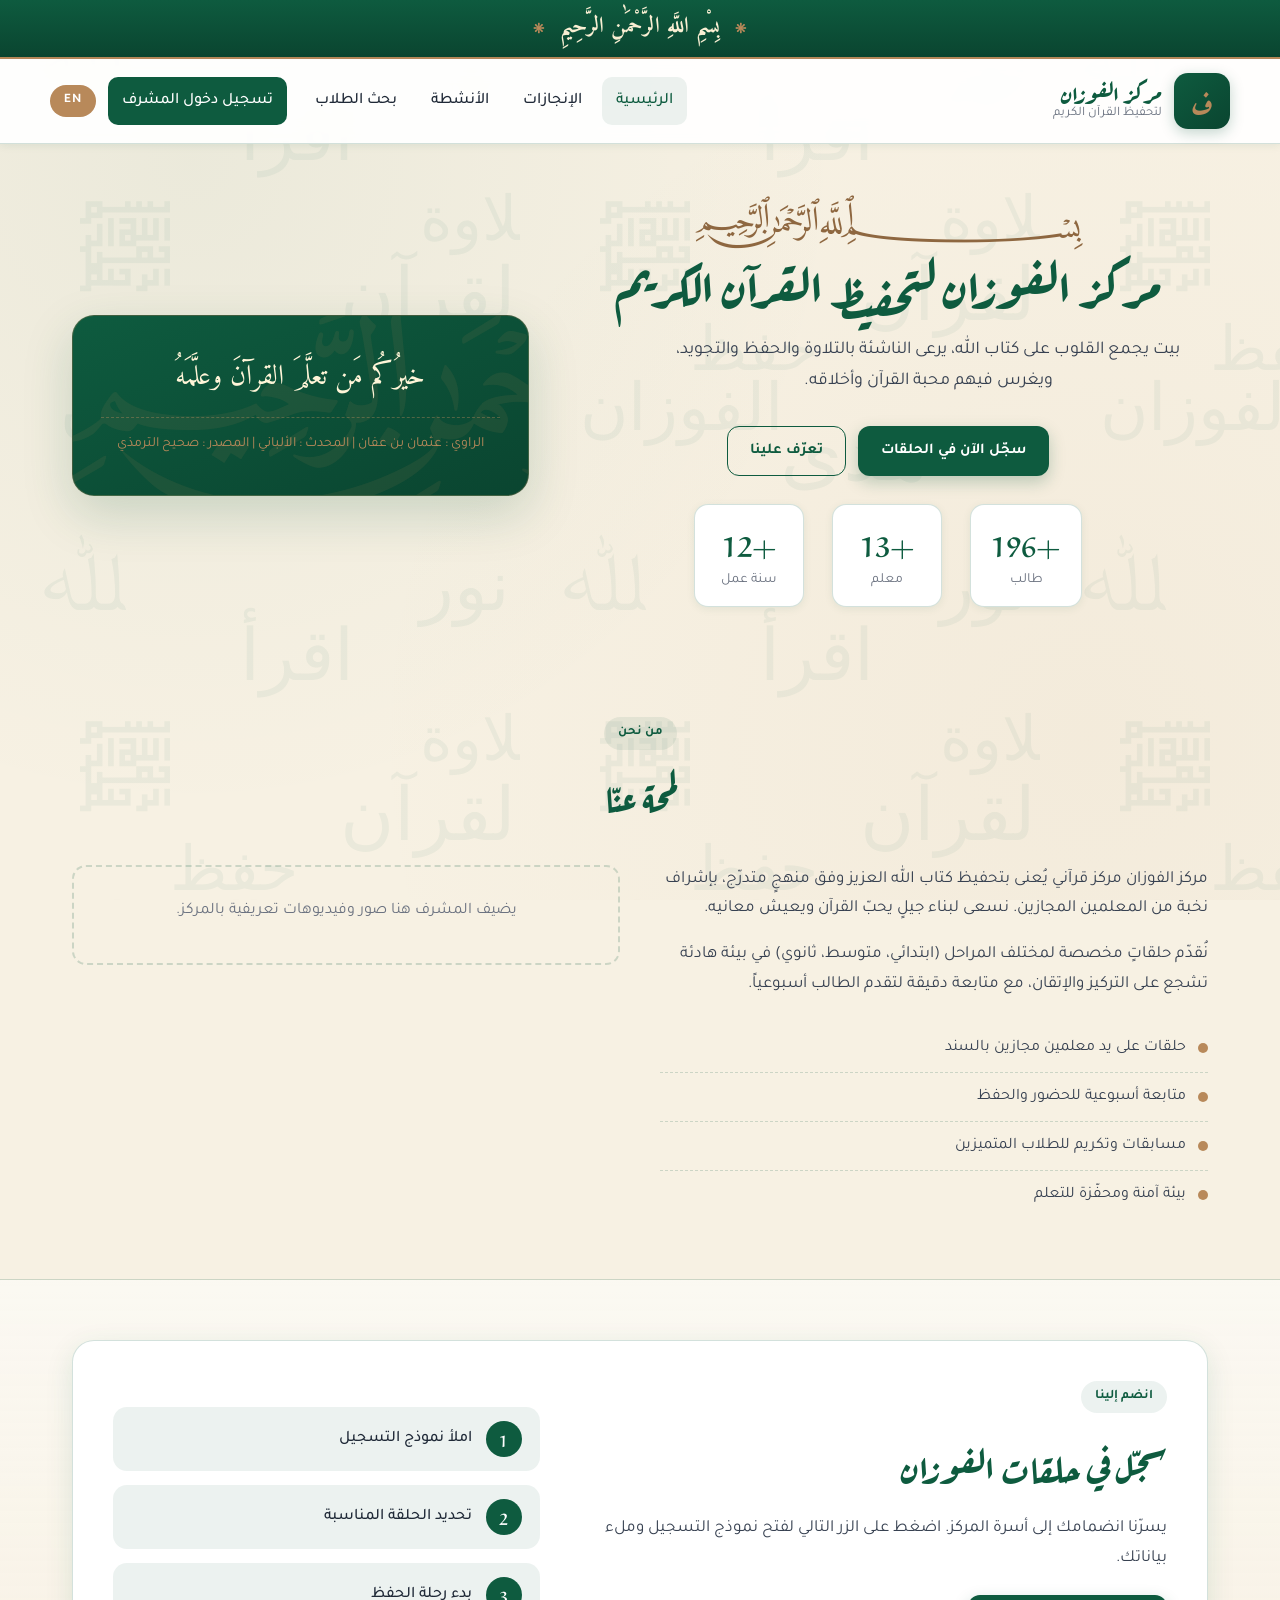
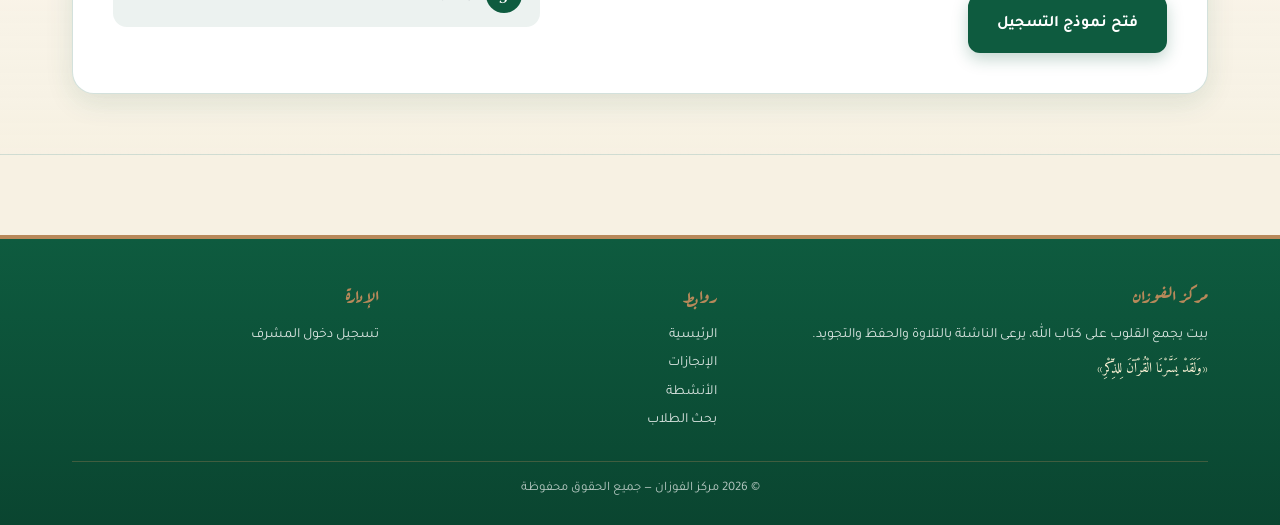
==== static-site/index.html @ 71d97a64 "auto-commit for ff1f1ab9-c782-43bc-8f96-ca8a17130a57" ====
<!doctype html>
<html lang="ar" dir="rtl">
<head>
  <meta charset="utf-8" />
  <meta name="viewport" content="width=device-width, initial-scale=1" />
  <title>مركز الفوزان لتحفيظ القرآن الكريم</title>
  <meta name="description" content="مركز الفوزان لتحفيظ القرآن الكريم - بيت العلم والتلاوة" />
  <link rel="icon" type="image/svg+xml" href="assets/favicon.svg" />
  <link rel="preconnect" href="https://fonts.googleapis.com" />
  <link rel="preconnect" href="https://fonts.gstatic.com" crossorigin />
  <link href="https://fonts.googleapis.com/css2?family=Aref+Ruqaa:wght@400;700&family=Tajawal:wght@300;400;500;700;900&family=Amiri:wght@400;700&display=swap" rel="stylesheet" />
  <link rel="stylesheet" href="css/style.css" />
</head>
<body>
  <div id="headerSlot"></div>
  <main>
    <section class="hero">
      <div class="container hero-grid">
        <div class="hero-text">
          <span class="eyebrow" data-testid="hero-eyebrow">﷽</span>
          <h1 data-testid="hero-title" data-edit="hero.title">مركز الفوزان لتحفيظ القرآن الكريم</h1>
          <p class="lead" data-testid="hero-lead" data-edit="hero.lead">بيت يجمع القلوب على كتاب الله، يرعى الناشئة بالتلاوة والحفظ والتجويد، ويغرس فيهم محبة القرآن وأخلاقه.</p>
          <div class="hero-cta">
            <a href="#register" class="btn btn-primary" data-testid="hero-register-btn" data-i18n="hero.cta.register">سجّل الآن في الحلقات</a>
            <a href="#about" class="btn btn-ghost" data-testid="hero-about-btn" data-i18n="hero.cta.about">تعرّف علينا</a>
          </div>
          <ul class="hero-stats" data-testid="hero-stats">
            <li><strong data-edit="stats.students">+250</strong><span data-i18n="stats.students">طالب</span></li>
            <li><strong data-edit="stats.teachers">+15</strong><span data-i18n="stats.teachers">معلم</span></li>
            <li><strong data-edit="stats.years">+12</strong><span data-i18n="stats.years">سنة عمل</span></li>
          </ul>
        </div>
        <aside class="hero-card" aria-hidden="true">
          <div class="ayah-card">
            <span class="ayah-arabic">خيرُكُم مَن تعلَّمَ القرآنَ وعلَّمَهُ</span>
            <span class="ayah-ref">الراوي : عثمان بن عفان | المحدث : الألباني | المصدر : صحيح الترمذي</span>
          </div>
        </aside>
      </div>
    </section>

    <section id="about" class="section">
      <div class="container">
        <div class="section-head">
          <span class="kicker" data-i18n="about.kicker">من نحن</span>
          <h2 data-edit="about.title">لمحة عنّا</h2>
        </div>
        <div class="about-grid">
          <div class="about-text">
            <p data-edit="about.paragraph1"></p>
            <p data-edit="about.paragraph2"></p>
            <ul class="features-list" data-testid="features-list">
              <li><span class="dot"></span><span data-edit="about.feature1"></span></li>
              <li><span class="dot"></span><span data-edit="about.feature2"></span></li>
              <li><span class="dot"></span><span data-edit="about.feature3"></span></li>
              <li><span class="dot"></span><span data-edit="about.feature4"></span></li>
            </ul>
          </div>
          <div class="about-gallery" id="aboutGallery" data-testid="about-gallery"></div>
        </div>
      </div>
    </section>

    <section id="register" class="section section-alt">
      <div class="container">
        <div class="register-card">
          <div class="register-text">
            <span class="kicker" data-i18n="register.kicker">انضم إلينا</span>
            <h2 data-edit="register.title">سجّل في حلقات الفوزان</h2>
            <p data-edit="register.text">يسرّنا انضمامك إلى أسرة المركز. اضغط على الزر التالي لفتح نموذج التسجيل وملء بياناتك.</p>
            <a id="registerLink" href="#" target="_blank" rel="noopener" class="btn btn-primary btn-lg" data-testid="register-link" data-i18n="register.open">فتح نموذج التسجيل</a>
          </div>
          <div class="register-aside">
            <div class="register-step"><span>1</span><p data-i18n="register.step1">املأ نموذج التسجيل</p></div>
            <div class="register-step"><span>2</span><p data-i18n="register.step2">تحديد الحلقة المناسبة</p></div>
            <div class="register-step"><span>3</span><p data-i18n="register.step3">بدء رحلة الحفظ</p></div>
          </div>
        </div>
      </div>
    </section>
  </main>
  <div id="footerSlot"></div>
  <div id="lightbox" class="lightbox" data-testid="lightbox"><span class="lightbox-close" id="lightboxClose">×</span><div class="lightbox-inner" id="lightboxInner"></div></div>
  <script src="js/data.js"></script>
  <script src="js/common.js"></script>
  <script src="js/index.js"></script>
</body>
</html>
---- static-site/css/style.css ----
/* ===========================
   مركز الفوزان — Style Sheet
   =========================== */

:root {
  --bg: #f7f1e3;
  --bg-2: #efe6d2;
  --surface: #ffffff;
  --primary: #0e5b3f;
  --primary-dark: #0a4530;
  --primary-soft: rgba(14, 91, 63, 0.08);
  --accent: #b8895a;
  --accent-dark: #8e6740;
  --text: #1f2937;
  --muted: #6b7280;
  --border: rgba(14, 91, 63, 0.18);
  --shadow-sm: 0 2px 8px rgba(14, 91, 63, 0.08);
  --shadow: 0 8px 28px rgba(14, 91, 63, 0.12);
  --shadow-lg: 0 18px 50px rgba(14, 91, 63, 0.18);
  --radius: 14px;
  --radius-lg: 22px;
}

* { box-sizing: border-box; }
html, body { margin: 0; padding: 0; }

html { scroll-behavior: smooth; }

body {
  font-family: 'Tajawal', system-ui, -apple-system, sans-serif;
  font-size: 16px;
  line-height: 1.75;
  color: var(--text);
  background: var(--bg);
  min-height: 100vh;
  position: relative;
  overflow-x: hidden;
}

/* Arabic ruq'ah background pattern */
body::before {
  content: '';
  position: fixed;
  inset: 0;
  z-index: -1;
  pointer-events: none;
  background-image:
    radial-gradient(circle at 15% 18%, rgba(14, 91, 63, 0.05) 0, transparent 50%),
    radial-gradient(circle at 85% 82%, rgba(184, 137, 90, 0.06) 0, transparent 55%),
    url("data:image/svg+xml;utf8,<svg xmlns='http://www.w3.org/2000/svg' width='520' height='520' viewBox='0 0 520 520'><g font-family='Aref Ruqaa, serif' fill='%230e5b3f' opacity='0.055'><text x='40' y='90' font-size='84'>ﷲ</text><text x='240' y='160' font-size='72'>اقرأ</text><text x='80' y='280' font-size='90'>﷽</text><text x='340' y='320' font-size='74'>القرآن</text><text x='60' y='430' font-size='66'>الفوزان</text><text x='260' y='480' font-size='80'>هدى</text><text x='420' y='90' font-size='70'>نور</text><text x='420' y='240' font-size='62'>تلاوة</text><text x='170' y='370' font-size='62'>حفظ</text></g></svg>");
  background-repeat: repeat;
  background-color: var(--bg);
}

img { max-width: 100%; display: block; }
a { color: inherit; text-decoration: none; }
button { font-family: inherit; cursor: pointer; }
input, select, textarea { font-family: inherit; }

.container { max-width: 1180px; margin: 0 auto; padding: 0 22px; }

/* ======= Bismillah ribbon (top of every page) ======= */
.bismillah {
  background: linear-gradient(180deg, var(--primary) 0%, var(--primary-dark) 100%);
  color: #f9efd3;
  text-align: center;
  font-family: 'Amiri', serif;
  font-weight: 700;
  font-size: 22px;
  padding: 8px 12px 10px;
  letter-spacing: 0.5px;
  border-bottom: 2px solid var(--accent);
  position: relative;
}
.bismillah::before, .bismillah::after {
  content: '۞';
  color: var(--accent);
  margin: 0 14px;
  font-size: 18px;
  vertical-align: middle;
}

/* ======= Header ======= */
.site-header {
  background: rgba(255, 255, 255, 0.92);
  backdrop-filter: blur(10px);
  -webkit-backdrop-filter: blur(10px);
  border-bottom: 1px solid var(--border);
  position: sticky;
  top: 0;
  z-index: 50;
  box-shadow: var(--shadow-sm);
}
.header-row {
  display: flex;
  align-items: center;
  justify-content: space-between;
  gap: 16px;
  padding: 14px 0;
}
.brand {
  display: flex;
  align-items: center;
  gap: 12px;
  order: 0;
}
.brand-logo {
  width: 56px;
  height: 56px;
  border-radius: 14px;
  background: linear-gradient(140deg, var(--primary) 0%, var(--primary-dark) 100%);
  display: grid;
  place-items: center;
  color: var(--accent);
  font-family: 'Aref Ruqaa', serif;
  font-size: 30px;
  font-weight: 700;
  box-shadow: 0 4px 14px rgba(14, 91, 63, 0.25);
  overflow: hidden;
  flex-shrink: 0;
}
.brand-logo img { width: 100%; height: 100%; object-fit: cover; }
.brand-text {
  display: flex;
  flex-direction: column;
  line-height: 1.1;
}
.brand-title {
  font-family: 'Aref Ruqaa', serif;
  color: var(--primary);
  font-size: 24px;
  font-weight: 700;
}
.brand-sub {
  font-size: 13px;
  color: var(--muted);
}
.nav {
  display: flex;
  align-items: center;
  gap: 6px;
}
.nav a {
  padding: 10px 14px;
  border-radius: 10px;
  color: var(--text);
  font-weight: 500;
  transition: background 0.2s, color 0.2s;
}
.nav a:hover { background: var(--primary-soft); color: var(--primary); }
.nav a.active { color: var(--primary); background: var(--primary-soft); }
.nav-login {
  margin-inline-start: 8px;
  padding: 9px 16px;
  border-radius: 10px;
  background: var(--primary);
  color: #fff !important;
  font-weight: 600;
}
.nav-login:hover { background: var(--primary-dark) !important; color: #fff !important; }
.lang-toggle {
  background: var(--accent);
  color: #fff;
  border: 0;
  padding: 8px 14px;
  border-radius: 999px;
  font-weight: 700;
  font-size: 13px;
  letter-spacing: 1px;
  cursor: pointer;
  transition: background 0.2s;
  margin-inline-start: 6px;
}
.lang-toggle:hover { background: var(--accent-dark); }

/* Activity past card */
.activity-card.past { border-inline-start-color: var(--muted); opacity: 0.88; }
.activity-card.past h3 { color: #4b5563; }

/* Achievement category badges */
.cat-badge {
  display: inline-block;
  padding: 3px 10px;
  border-radius: 999px;
  font-size: 11px;
  font-weight: 700;
  margin-bottom: 6px;
  color: #fff;
}
.cat-certificates { background: var(--primary); }
.cat-honors { background: var(--accent); }
.cat-programs { background: #6d28d9; }

/* Date strip on subpages */
.date-strip {
  display: inline-flex;
  align-items: center;
  gap: 10px;
  margin-top: 10px;
  padding: 7px 16px;
  background: var(--primary-soft);
  color: var(--primary);
  border-radius: 999px;
  font-weight: 600;
  font-size: 14px;
}
.hijri-sep { color: var(--muted); }
.date-display {
  margin-top: 6px;
  font-size: 13px;
  color: var(--muted);
  font-weight: 500;
}
.cal-greg, .cal-hijri { color: var(--primary); font-weight: 600; }
.menu-toggle {
  display: none;
  background: var(--primary-soft);
  border: 1px solid var(--border);
  color: var(--primary);
  border-radius: 10px;
  padding: 8px 12px;
  font-weight: 600;
}

/* ======= Hero ======= */
.hero {
  padding: 60px 0 50px;
  position: relative;
}
.hero-grid {
  display: grid;
  grid-template-columns: 1.4fr 1fr;
  gap: 40px;
  align-items: center;
}
.eyebrow {
  display: block;
  text-align: center;
  font-family: 'Amiri', serif;
  color: var(--accent-dark);
  font-size: 34px;
  margin-bottom: 14px;
  line-height: 1;
  letter-spacing: 1px;
}
.hero .hero-text { text-align: center; }
.hero .hero-text .features-list,
.hero .hero-text .hero-cta,
.hero .hero-text .hero-stats { justify-content: center; }
.hero .hero-cta { display: flex; justify-content: center; }
.hero .hero-stats { justify-content: center; }
.hero .lead { margin-inline: auto; }
.hero h1 {
  font-family: 'Aref Ruqaa', serif;
  font-size: clamp(32px, 5vw, 52px);
  line-height: 1.25;
  color: var(--primary);
  margin: 0 0 18px;
  font-weight: 700;
}
.hero .lead {
  font-size: 18px;
  color: #374151;
  max-width: 56ch;
  margin: 0 0 28px;
}
.hero-cta { display: flex; gap: 12px; flex-wrap: wrap; margin-bottom: 28px; }
.hero-stats {
  list-style: none;
  padding: 0;
  display: flex;
  gap: 28px;
  margin: 0;
  flex-wrap: wrap;
}
.hero-stats li {
  background: var(--surface);
  padding: 14px 20px;
  border-radius: var(--radius);
  border: 1px solid var(--border);
  display: flex;
  flex-direction: column;
  align-items: center;
  min-width: 110px;
  box-shadow: var(--shadow-sm);
}
.hero-stats strong {
  font-family: 'Aref Ruqaa', serif;
  color: var(--primary);
  font-size: 28px;
  font-weight: 700;
}
.hero-stats span { color: var(--muted); font-size: 14px; }

.hero-card {
  background: linear-gradient(160deg, var(--primary) 0%, var(--primary-dark) 100%);
  border-radius: var(--radius-lg);
  padding: 38px 28px;
  color: #f9efd3;
  position: relative;
  overflow: hidden;
  box-shadow: var(--shadow-lg);
  border: 1px solid rgba(184, 137, 90, 0.3);
}
.hero-card::before {
  content: '﷽';
  position: absolute;
  top: -10px; left: -20px;
  font-family: 'Amiri', serif;
  font-size: 160px;
  color: rgba(184, 137, 90, 0.1);
  line-height: 1;
}
.ayah-card { position: relative; z-index: 1; text-align: center; }
.ayah-arabic {
  display: block;
  font-family: 'Amiri', serif;
  font-size: 28px;
  line-height: 1.7;
  color: #fff5d8;
  margin-bottom: 16px;
}
.ayah-ref {
  display: block;
  color: var(--accent);
  font-size: 14px;
  border-top: 1px dashed rgba(184, 137, 90, 0.4);
  padding-top: 14px;
}

/* ======= Buttons ======= */
.btn {
  display: inline-flex;
  align-items: center;
  justify-content: center;
  gap: 8px;
  padding: 11px 22px;
  border-radius: 12px;
  font-weight: 600;
  font-size: 15px;
  border: 1px solid transparent;
  transition: transform 0.15s, box-shadow 0.2s, background 0.2s, color 0.2s;
  white-space: nowrap;
}
.btn:hover { transform: translateY(-1px); }
.btn:active { transform: translateY(0); }
.btn-primary {
  background: var(--primary);
  color: #fff;
  box-shadow: 0 6px 16px rgba(14, 91, 63, 0.25);
}
.btn-primary:hover { background: var(--primary-dark); box-shadow: 0 8px 22px rgba(14, 91, 63, 0.35); }
.btn-accent {
  background: var(--accent);
  color: #fff;
  box-shadow: 0 6px 16px rgba(184, 137, 90, 0.3);
}
.btn-accent:hover { background: var(--accent-dark); }
.btn-ghost {
  background: transparent;
  color: var(--primary);
  border-color: var(--primary);
}
.btn-ghost:hover { background: var(--primary-soft); }
.btn-danger { background: #b3261e; color: #fff; }
.btn-danger:hover { background: #8d1d18; }
.btn-lg { padding: 14px 28px; font-size: 16px; }
.btn-sm { padding: 7px 14px; font-size: 13px; }
.btn-block { width: 100%; }

/* ======= Sections ======= */
.section { padding: 60px 0; position: relative; }
.section-alt {
  background: linear-gradient(180deg, rgba(255,255,255,0.55) 0%, rgba(247, 241, 227, 0.4) 100%);
  border-top: 1px solid var(--border);
  border-bottom: 1px solid var(--border);
}
.section-head { margin-bottom: 36px; text-align: center; }
.kicker {
  display: inline-block;
  padding: 5px 14px;
  background: var(--primary-soft);
  color: var(--primary);
  border-radius: 999px;
  font-size: 13px;
  font-weight: 600;
  margin-bottom: 12px;
}
.section h2, .section-title {
  font-family: 'Aref Ruqaa', serif;
  color: var(--primary);
  font-size: clamp(26px, 3.5vw, 38px);
  margin: 0;
  font-weight: 700;
}
.section-title { margin-bottom: 24px; }

/* About */
.about-grid { display: grid; grid-template-columns: 1fr 1fr; gap: 40px; align-items: start; }
.about-text p { margin: 0 0 16px; font-size: 17px; color: #374151; }
.features-list { list-style: none; padding: 0; margin: 24px 0 0; }
.features-list li {
  display: flex; align-items: center; gap: 12px; padding: 10px 0;
  border-top: 1px dashed var(--border);
  color: #374151;
}
.features-list li:first-child { border-top: 0; }
.dot { width: 10px; height: 10px; border-radius: 50%; background: var(--accent); display: inline-block; flex-shrink: 0; }
.about-gallery {
  display: grid;
  grid-template-columns: repeat(2, 1fr);
  gap: 12px;
  min-height: 100px;
}
.about-gallery .media-item {
  border-radius: var(--radius);
  overflow: hidden;
  aspect-ratio: 1 / 1;
  background: var(--bg-2);
  cursor: zoom-in;
  position: relative;
  border: 1px solid var(--border);
  transition: transform 0.2s, box-shadow 0.2s;
}
.about-gallery .media-item:hover { transform: scale(1.02); box-shadow: var(--shadow); }
.about-gallery .media-item img, .about-gallery .media-item video { width: 100%; height: 100%; object-fit: cover; }
.about-gallery .media-item .caption {
  position: absolute; inset-inline: 0; bottom: 0;
  background: linear-gradient(0deg, rgba(14,91,63,0.85), transparent);
  color: #fff; padding: 10px 12px; font-size: 13px;
}
.about-gallery .gallery-empty {
  grid-column: 1 / -1;
  text-align: center; padding: 30px;
  border: 2px dashed var(--border); border-radius: var(--radius);
  color: var(--muted);
}

/* Register */
.register-card {
  background: var(--surface);
  border-radius: var(--radius-lg);
  padding: 40px;
  display: grid;
  grid-template-columns: 1.4fr 1fr;
  gap: 30px;
  align-items: center;
  border: 1px solid var(--border);
  box-shadow: var(--shadow);
}
.register-text h2 { margin: 8px 0 14px; }
.register-text p { color: #374151; margin: 0 0 22px; font-size: 17px; }
.register-aside { display: flex; flex-direction: column; gap: 14px; }
.register-step {
  display: flex; align-items: center; gap: 14px;
  background: var(--primary-soft);
  border-radius: var(--radius);
  padding: 14px 18px;
}
.register-step span {
  background: var(--primary); color: #fff;
  width: 36px; height: 36px; border-radius: 50%;
  display: grid; place-items: center;
  font-family: 'Aref Ruqaa', serif; font-weight: 700;
}
.register-step p { margin: 0; color: var(--text); font-weight: 500; }

/* Page hero (subpages) */
.page-hero {
  padding: 60px 0 30px;
  text-align: center;
}
.page-hero h1 {
  font-family: 'Aref Ruqaa', serif;
  color: var(--primary);
  font-size: clamp(32px, 5vw, 50px);
  margin: 8px 0 16px;
  font-weight: 700;
}
.page-hero .lead { color: #374151; max-width: 720px; margin: 0 auto; font-size: 18px; }

/* Gallery (achievements) */
.gallery-grid {
  display: grid;
  grid-template-columns: repeat(auto-fill, minmax(260px, 1fr));
  gap: 22px;
}
.gallery-card {
  background: var(--surface);
  border-radius: var(--radius-lg);
  overflow: hidden;
  border: 1px solid var(--border);
  box-shadow: var(--shadow-sm);
  transition: transform 0.2s, box-shadow 0.25s;
  display: flex;
  flex-direction: column;
}
.gallery-card:hover { transform: translateY(-4px); box-shadow: var(--shadow-lg); }
.gallery-media {
  aspect-ratio: 4 / 3;
  background: var(--bg-2);
  overflow: hidden;
  cursor: zoom-in;
  position: relative;
}
.gallery-media img, .gallery-media video { width: 100%; height: 100%; object-fit: cover; }
.gallery-media .play-overlay {
  position: absolute; inset: 0; display: grid; place-items: center;
  background: rgba(0,0,0,0.25); color: #fff; font-size: 50px;
  pointer-events: none;
}
.gallery-body { padding: 16px 18px; flex: 1; }
.gallery-body h3 {
  font-family: 'Aref Ruqaa', serif; color: var(--primary);
  margin: 0 0 8px; font-size: 20px;
}
.gallery-body p { margin: 0; color: var(--muted); font-size: 14px; line-height: 1.7; }

/* Activities */
.activity-grid {
  display: grid;
  grid-template-columns: repeat(auto-fill, minmax(300px, 1fr));
  gap: 22px;
}
.activity-card {
  background: var(--surface);
  border-radius: var(--radius-lg);
  padding: 22px;
  border: 1px solid var(--border);
  box-shadow: var(--shadow-sm);
  position: relative;
  border-inline-start: 4px solid var(--accent);
}
.activity-card.upcoming { border-inline-start-color: var(--primary); }
.activity-card h3 {
  font-family: 'Aref Ruqaa', serif; color: var(--primary);
  margin: 0 0 10px; font-size: 22px;
}
.activity-card .meta {
  color: var(--muted); font-size: 14px; margin-bottom: 14px;
  display: flex; gap: 14px; flex-wrap: wrap;
}
.activity-card .desc { color: #374151; font-size: 15px; margin-bottom: 16px; }
.countdown {
  display: grid;
  grid-template-columns: repeat(4, 1fr);
  gap: 8px;
  background: linear-gradient(140deg, var(--primary) 0%, var(--primary-dark) 100%);
  border-radius: var(--radius);
  padding: 14px;
  color: #fff;
  text-align: center;
}
.countdown .unit { display: flex; flex-direction: column; }
.countdown .num { font-family: 'Aref Ruqaa', serif; font-size: 26px; color: var(--accent); font-weight: 700; line-height: 1; }
.countdown .label { font-size: 11px; color: rgba(255,255,255,0.85); margin-top: 4px; }
.live-badge {
  display: inline-block; padding: 4px 12px; border-radius: 999px;
  background: #d97706; color: #fff; font-size: 13px; font-weight: 600;
}

/* Search */
.search-card {
  background: var(--surface);
  border-radius: var(--radius-lg);
  padding: 26px;
  border: 1px solid var(--border);
  box-shadow: var(--shadow);
  margin-bottom: 28px;
}
.row { display: grid; grid-template-columns: repeat(auto-fit, minmax(180px, 1fr)); gap: 14px; margin-bottom: 14px; }
.field { display: flex; flex-direction: column; gap: 6px; }
.field label { font-weight: 600; font-size: 14px; color: #374151; }
.field input, .field select, .field textarea {
  padding: 10px 14px;
  border-radius: 10px;
  border: 1px solid var(--border);
  background: var(--surface);
  font-size: 15px;
  color: var(--text);
  transition: border-color 0.2s, box-shadow 0.2s;
}
.field input:focus, .field select:focus, .field textarea:focus {
  outline: none;
  border-color: var(--primary);
  box-shadow: 0 0 0 3px rgba(14, 91, 63, 0.12);
}
.search-actions { display: flex; gap: 10px; flex-wrap: wrap; }
.search-input {
  width: 100%; max-width: 360px;
  padding: 10px 14px; border-radius: 10px; border: 1px solid var(--border);
  background: var(--surface); font-size: 15px;
}

#results { display: grid; grid-template-columns: repeat(auto-fill, minmax(260px, 1fr)); gap: 14px; margin-bottom: 24px; }
.student-card {
  background: var(--surface); border-radius: var(--radius); padding: 16px;
  border: 1px solid var(--border); box-shadow: var(--shadow-sm);
  cursor: pointer; transition: transform 0.15s, box-shadow 0.2s;
}
.student-card:hover { transform: translateY(-2px); box-shadow: var(--shadow); }
.student-card h3 { font-family: 'Aref Ruqaa', serif; color: var(--primary); margin: 0 0 4px; font-size: 19px; }
.student-card p { margin: 2px 0; color: var(--muted); font-size: 14px; }
.student-card .badge {
  display: inline-block; background: var(--primary-soft); color: var(--primary);
  padding: 3px 10px; border-radius: 999px; font-size: 12px; font-weight: 600; margin-top: 6px;
}

.detail-panel {
  background: var(--surface); border-radius: var(--radius-lg);
  padding: 24px; border: 1px solid var(--border); box-shadow: var(--shadow);
  margin-bottom: 30px;
}
.detail-head { display: flex; justify-content: space-between; align-items: flex-start; flex-wrap: wrap; gap: 10px; margin-bottom: 16px; }
.detail-head h2 { font-family: 'Aref Ruqaa', serif; color: var(--primary); margin: 0; }
.detail-info { color: var(--muted); display: flex; gap: 14px; flex-wrap: wrap; font-size: 14px; }

.attendance-week { margin-top: 20px; }
.attendance-week h3 { color: var(--primary); margin-bottom: 12px; font-size: 17px; }
.attendance-row {
  display: grid; grid-template-columns: 130px 1fr 1fr 1fr; gap: 10px; align-items: center;
  padding: 10px; border-radius: 10px; background: var(--bg);
  margin-bottom: 6px;
}
.attendance-row.attendance-head {
  background: transparent;
  font-weight: 700;
  color: var(--primary);
}
.attendance-row .day-name { font-weight: 600; color: var(--text); }
.tag {
  display: inline-block; padding: 3px 12px; border-radius: 999px; font-size: 13px; font-weight: 600;
}
.tag.present { background: rgba(16, 185, 129, 0.12); color: #047857; }
.tag.absent { background: rgba(220, 38, 38, 0.12); color: #b91c1c; }
.tag.none { background: rgba(107, 114, 128, 0.12); color: var(--muted); }
.tag.g-mumtaz { background: #0e5b3f; color: #fff; }
.tag.g-jvg { background: #15803d; color: #fff; }
.tag.g-jyd { background: #b8895a; color: #fff; }
.tag.g-maq { background: #d97706; color: #fff; }
.tag.g-no { background: #b91c1c; color: #fff; }

/* ======= Auth ======= */
.auth-wrap {
  min-height: 70vh;
  display: grid;
  place-items: center;
  padding: 40px 0;
}
.auth-card {
  background: var(--surface);
  border-radius: var(--radius-lg);
  padding: 38px 32px;
  width: min(420px, 100%);
  border: 1px solid var(--border);
  box-shadow: var(--shadow-lg);
}
.auth-card h2 {
  font-family: 'Aref Ruqaa', serif;
  color: var(--primary);
  text-align: center;
  margin: 6px 0 6px;
  font-size: 28px;
}
.auth-card .muted { text-align: center; color: var(--muted); margin: 0 0 22px; }
.auth-card .field { margin-bottom: 14px; }
.error-msg { color: #b3261e; margin-top: 10px; display: none; font-weight: 500; text-align: center; }

/* ======= Dashboard ======= */
.dash-topbar {
  display: flex;
  justify-content: space-between;
  align-items: center;
  flex-wrap: wrap;
  gap: 14px;
  padding: 24px 0 16px;
  border-bottom: 1px solid var(--border);
  margin-bottom: 8px;
}
.publish-status { padding: 8px 0 18px; }
.pill {
  display: inline-block;
  padding: 7px 14px;
  border-radius: 999px;
  font-size: 13px;
  font-weight: 600;
  border: 1px solid transparent;
}
.pill-warn { background: rgba(217, 119, 6, 0.12); color: #b45309; border-color: rgba(217, 119, 6, 0.3); }
.pill-ok { background: rgba(16, 185, 129, 0.12); color: #047857; border-color: rgba(16, 185, 129, 0.3); }
.pill-info { background: var(--primary-soft); color: var(--primary); border-color: var(--border); }
.dash-title {
  font-family: 'Aref Ruqaa', serif;
  color: var(--primary);
  margin: 0;
  font-size: 26px;
}
.topbar-actions { display: flex; gap: 8px; flex-wrap: wrap; }

.dash {
  display: grid;
  grid-template-columns: 240px 1fr;
  gap: 24px;
  padding-bottom: 60px;
}
.dash-side {
  background: var(--surface);
  border-radius: var(--radius-lg);
  padding: 16px;
  border: 1px solid var(--border);
  box-shadow: var(--shadow-sm);
  height: fit-content;
  position: sticky;
  top: 90px;
  display: flex;
  flex-direction: column;
  gap: 4px;
}
.dash-side a {
  padding: 10px 14px;
  border-radius: 10px;
  color: var(--text);
  font-weight: 500;
  transition: background 0.2s, color 0.2s;
}
.dash-side a:hover { background: var(--primary-soft); color: var(--primary); }
.dash-side a.active { background: var(--primary); color: #fff !important; }

.dash-main {
  background: var(--surface);
  border-radius: var(--radius-lg);
  padding: 28px;
  border: 1px solid var(--border);
  box-shadow: var(--shadow-sm);
}
.dash-main .tab { display: none; }
.dash-main .tab.active { display: block; }
.dash-main h2 {
  font-family: 'Aref Ruqaa', serif;
  color: var(--primary);
  margin: 0 0 8px;
  font-size: 24px;
}
.dash-main .muted { color: var(--muted); margin: 0 0 18px; }

.admin-grid {
  display: grid;
  grid-template-columns: repeat(auto-fill, minmax(180px, 1fr));
  gap: 12px;
}
.admin-card {
  background: var(--bg);
  border-radius: var(--radius);
  overflow: hidden;
  border: 1px solid var(--border);
  display: flex;
  flex-direction: column;
}
.admin-card .thumb {
  aspect-ratio: 4 / 3;
  background: var(--bg-2);
  overflow: hidden;
  position: relative;
}
.admin-card .thumb img, .admin-card .thumb video { width: 100%; height: 100%; object-fit: cover; }
.admin-card .info { padding: 10px 12px; flex: 1; font-size: 13px; color: var(--text); }
.admin-card .info b { color: var(--primary); display: block; margin-bottom: 4px; }
.admin-card .actions { padding: 0 10px 12px; display: flex; gap: 6px; }
.admin-card button { font-size: 12px; padding: 6px 10px; }

.admin-list-row {
  display: flex; justify-content: space-between; align-items: center;
  flex-wrap: wrap; gap: 10px;
  padding: 14px 16px; background: var(--bg);
  border: 1px solid var(--border); border-radius: var(--radius);
  margin-bottom: 8px;
}
.admin-list-row .meta { color: var(--muted); font-size: 13px; }
.admin-list-row b { color: var(--primary); }
.admin-list-row .actions { display: flex; gap: 6px; }

.texts-form { display: flex; flex-direction: column; gap: 12px; margin-bottom: 18px; }
.texts-form .text-row label { font-weight: 600; font-size: 13px; color: var(--muted); display: block; margin-bottom: 4px; }
.texts-form .text-row input,
.texts-form .text-row textarea {
  width: 100%; padding: 10px 12px; border: 1px solid var(--border);
  border-radius: 10px; font-size: 15px; background: var(--surface);
}

.logo-preview {
  margin-top: 10px;
  width: 80px; height: 80px;
  border-radius: 14px;
  background: var(--primary);
  display: grid; place-items: center;
  color: var(--accent); font-family: 'Aref Ruqaa', serif; font-size: 40px;
  overflow: hidden;
  border: 2px solid var(--border);
}
.logo-preview img { width: 100%; height: 100%; object-fit: cover; }

/* Sheikh view */
.sheikh-wrap {
  background: var(--surface);
  border-radius: var(--radius-lg);
  padding: 26px;
  border: 1px solid var(--border);
  box-shadow: var(--shadow-sm);
  margin-bottom: 60px;
}
.sheikh-row {
  background: var(--bg);
  border: 1px solid var(--border);
  border-radius: var(--radius);
  padding: 16px;
  margin-bottom: 12px;
  display: flex;
  flex-direction: column;
  gap: 12px;
}
.sheikh-row-head {
  display: flex;
  justify-content: space-between;
  align-items: center;
  flex-wrap: wrap;
  gap: 12px;
  padding-bottom: 10px;
  border-bottom: 1px dashed var(--border);
}
.sheikh-row .stu-name { font-weight: 700; color: var(--primary); font-size: 17px; }
.sheikh-row .stu-serial { color: var(--muted); font-size: 13px; margin-top: 2px; }
.sheikh-grade-block {
  display: grid;
  grid-template-columns: 90px 1fr;
  gap: 12px;
  align-items: center;
}
.grade-label { display: flex; }
.grade-tag-label {
  display: inline-block;
  padding: 5px 14px;
  border-radius: 999px;
  font-size: 13px;
  font-weight: 700;
  color: #fff;
  text-align: center;
  min-width: 80px;
}
.tag-review { background: var(--accent); }
.tag-hifz { background: var(--primary); }
.sheikh-status-btns { display: flex; gap: 6px; flex-wrap: wrap; }
.sheikh-status-btns button {
  padding: 7px 14px; border-radius: 999px; border: 1px solid var(--border);
  background: var(--surface); font-size: 13px; color: var(--text);
  font-weight: 500;
  transition: background 0.15s, color 0.15s, border-color 0.15s;
}
.sheikh-status-btns button:hover { background: var(--primary-soft); }
.sheikh-status-btns button.active { background: var(--primary); color: #fff; border-color: var(--primary); }
.sheikh-status-btns button.absent.active { background: #b91c1c; border-color: #b91c1c; }

/* ======= Footer ======= */
.site-footer {
  background: linear-gradient(180deg, var(--primary) 0%, var(--primary-dark) 100%);
  color: #f9efd3;
  padding: 40px 0 24px;
  margin-top: 80px;
  border-top: 4px solid var(--accent);
}
.footer-grid {
  display: grid;
  grid-template-columns: 1.5fr 1fr 1fr;
  gap: 30px;
  margin-bottom: 24px;
}
.footer-grid h4 {
  font-family: 'Aref Ruqaa', serif;
  color: var(--accent);
  margin: 0 0 12px;
  font-size: 18px;
}
.footer-grid p, .footer-grid li { font-size: 14px; color: rgba(255,255,255,0.85); margin: 4px 0; }
.footer-grid ul { list-style: none; padding: 0; margin: 0; }
.footer-grid a:hover { color: var(--accent); }
.footer-bottom {
  text-align: center;
  font-size: 13px;
  color: rgba(255,255,255,0.7);
  border-top: 1px solid rgba(184,137,90,0.3);
  padding-top: 16px;
}

/* ======= Lightbox ======= */
.lightbox {
  display: none;
  position: fixed;
  inset: 0;
  background: rgba(10, 38, 28, 0.94);
  z-index: 100;
  align-items: center;
  justify-content: center;
  padding: 30px;
  animation: lbFade 0.2s ease;
}
.lightbox.open { display: flex; }
@keyframes lbFade { from { opacity: 0; } to { opacity: 1; } }
.lightbox-inner { max-width: 92vw; max-height: 86vh; display: flex; flex-direction: column; align-items: center; gap: 14px; }
.lightbox-inner img, .lightbox-inner video, .lightbox-inner iframe { max-width: 92vw; max-height: 80vh; border-radius: 12px; box-shadow: 0 30px 70px rgba(0,0,0,0.5); }
.lightbox-inner .lb-caption { color: #f9efd3; font-size: 16px; text-align: center; max-width: 600px; }
.lightbox-close {
  position: absolute; top: 18px; left: 24px;
  font-size: 40px; color: #fff; cursor: pointer; line-height: 1;
  background: rgba(0,0,0,0.4); width: 48px; height: 48px;
  display: grid; place-items: center; border-radius: 50%;
  transition: background 0.2s;
}
.lightbox-close:hover { background: rgba(184,137,90,0.6); }

/* Empty states */
.empty-state {
  text-align: center; padding: 50px 20px;
  border: 2px dashed var(--border);
  border-radius: var(--radius);
  color: var(--muted);
  background: rgba(255,255,255,0.4);
}

/* ======= Toast (auto-save feedback) ======= */
.toast-host {
  position: fixed;
  bottom: 22px;
  inset-inline-start: 22px;
  z-index: 200;
  display: flex;
  flex-direction: column;
  gap: 8px;
  pointer-events: none;
}
.toast {
  background: var(--primary);
  color: #fff;
  padding: 11px 18px;
  border-radius: 10px;
  box-shadow: 0 12px 30px rgba(14, 91, 63, 0.35);
  font-weight: 600;
  font-size: 14px;
  min-width: 140px;
  text-align: center;
  animation: toastIn 0.25s ease;
  border: 1px solid rgba(184, 137, 90, 0.4);
}
.toast.out { animation: toastOut 0.4s ease forwards; }
.toast-warn { background: #b45309; }
.toast-err { background: #b3261e; }
@keyframes toastIn  { from { transform: translateY(20px); opacity: 0; } to { transform: none; opacity: 1; } }
@keyframes toastOut { to   { transform: translateY(20px); opacity: 0; } }

/* ======= Mobile ======= */
@media (max-width: 880px) {
  .container { padding: 0 14px; }
  .hero-grid, .about-grid, .register-card { grid-template-columns: 1fr; gap: 24px; }
  .dash { grid-template-columns: 1fr; }
  .dash-side { position: static; flex-direction: row; flex-wrap: wrap; }
  .dash-side a { flex: 1 1 auto; text-align: center; }
  .menu-toggle { display: inline-flex; }
  .nav {
    position: absolute;
    top: 100%; inset-inline: 0;
    background: var(--surface);
    flex-direction: column;
    align-items: stretch;
    padding: 14px;
    border-top: 1px solid var(--border);
    border-bottom: 1px solid var(--border);
    box-shadow: var(--shadow);
    display: none;
  }
  .nav.open { display: flex; }
  .nav a { padding: 12px 14px; }
  .sheikh-grade-block { grid-template-columns: 1fr; gap: 6px; }
  .attendance-row { grid-template-columns: 1fr; gap: 4px; }
  .attendance-row .day-name { font-weight: 700; color: var(--primary); }
  .brand-title { font-size: 18px; }
  .brand-sub { font-size: 11px; }
  .brand-logo { width: 44px; height: 44px; font-size: 22px; border-radius: 11px; }
  .hero { padding: 30px 0 26px; }
  .hero h1 { font-size: clamp(26px, 7vw, 36px); margin: 0 0 12px; }
  .hero .lead { font-size: 15px; margin-bottom: 20px; }
  .hero-cta { gap: 8px; margin-bottom: 22px; }
  .hero-stats { gap: 10px; }
  .hero-stats li { padding: 10px 14px; min-width: 90px; flex: 1 1 28%; }
  .hero-stats strong { font-size: 22px; }
  .hero-stats span { font-size: 12px; }
  .hero-card { padding: 26px 18px; }
  .ayah-arabic { font-size: 22px; }
  .section { padding: 36px 0; }
  .section-head { margin-bottom: 24px; }
  .section h2, .section-title { font-size: clamp(22px, 5.5vw, 30px); }
  .register-card, .dash-main, .auth-card, .search-card { padding: 18px; }
  .header-row { padding: 10px 0; flex-wrap: wrap; gap: 8px; }
  .bismillah { font-size: 16px; padding: 6px 8px 8px; }
  .bismillah::before, .bismillah::after { margin: 0 8px; font-size: 14px; }
  .page-hero { padding: 36px 0 18px; }
  .page-hero h1 { font-size: clamp(26px, 6.5vw, 36px); margin: 6px 0 10px; }
  .page-hero .lead { font-size: 15px; }
  .eyebrow { font-size: 26px; margin-bottom: 8px; }
  .gallery-grid { grid-template-columns: repeat(auto-fill, minmax(180px, 1fr)); gap: 14px; }
  .activity-grid { grid-template-columns: 1fr; gap: 16px; }
  .countdown .num { font-size: 22px; }
  .footer-grid { grid-template-columns: 1fr; gap: 18px; }
  .dash-topbar { padding: 16px 0 10px; }
  .dash-title { font-size: 20px; }
  .topbar-actions .btn { font-size: 13px; padding: 8px 12px; }
  #results { grid-template-columns: 1fr; gap: 10px; }
  .row { grid-template-columns: 1fr; gap: 10px; }
  .sheikh-status-btns { gap: 6px; }
  .sheikh-status-btns button { padding: 6px 11px; font-size: 12px; }
  .sheikh-row { padding: 12px; }
  .sheikh-row .stu-name { font-size: 16px; }
}
@media (max-width: 480px) {
  .nav-login { width: 100%; text-align: center; margin-inline-start: 0; }
  .lang-toggle { margin-inline-start: 0; }
  .hero-stats { flex-direction: column; }
  .hero-stats li { width: 100%; flex-direction: row; justify-content: space-between; }
  .toast-host { inset-inline: 14px; bottom: 14px; }
  .toast { min-width: 0; }
}
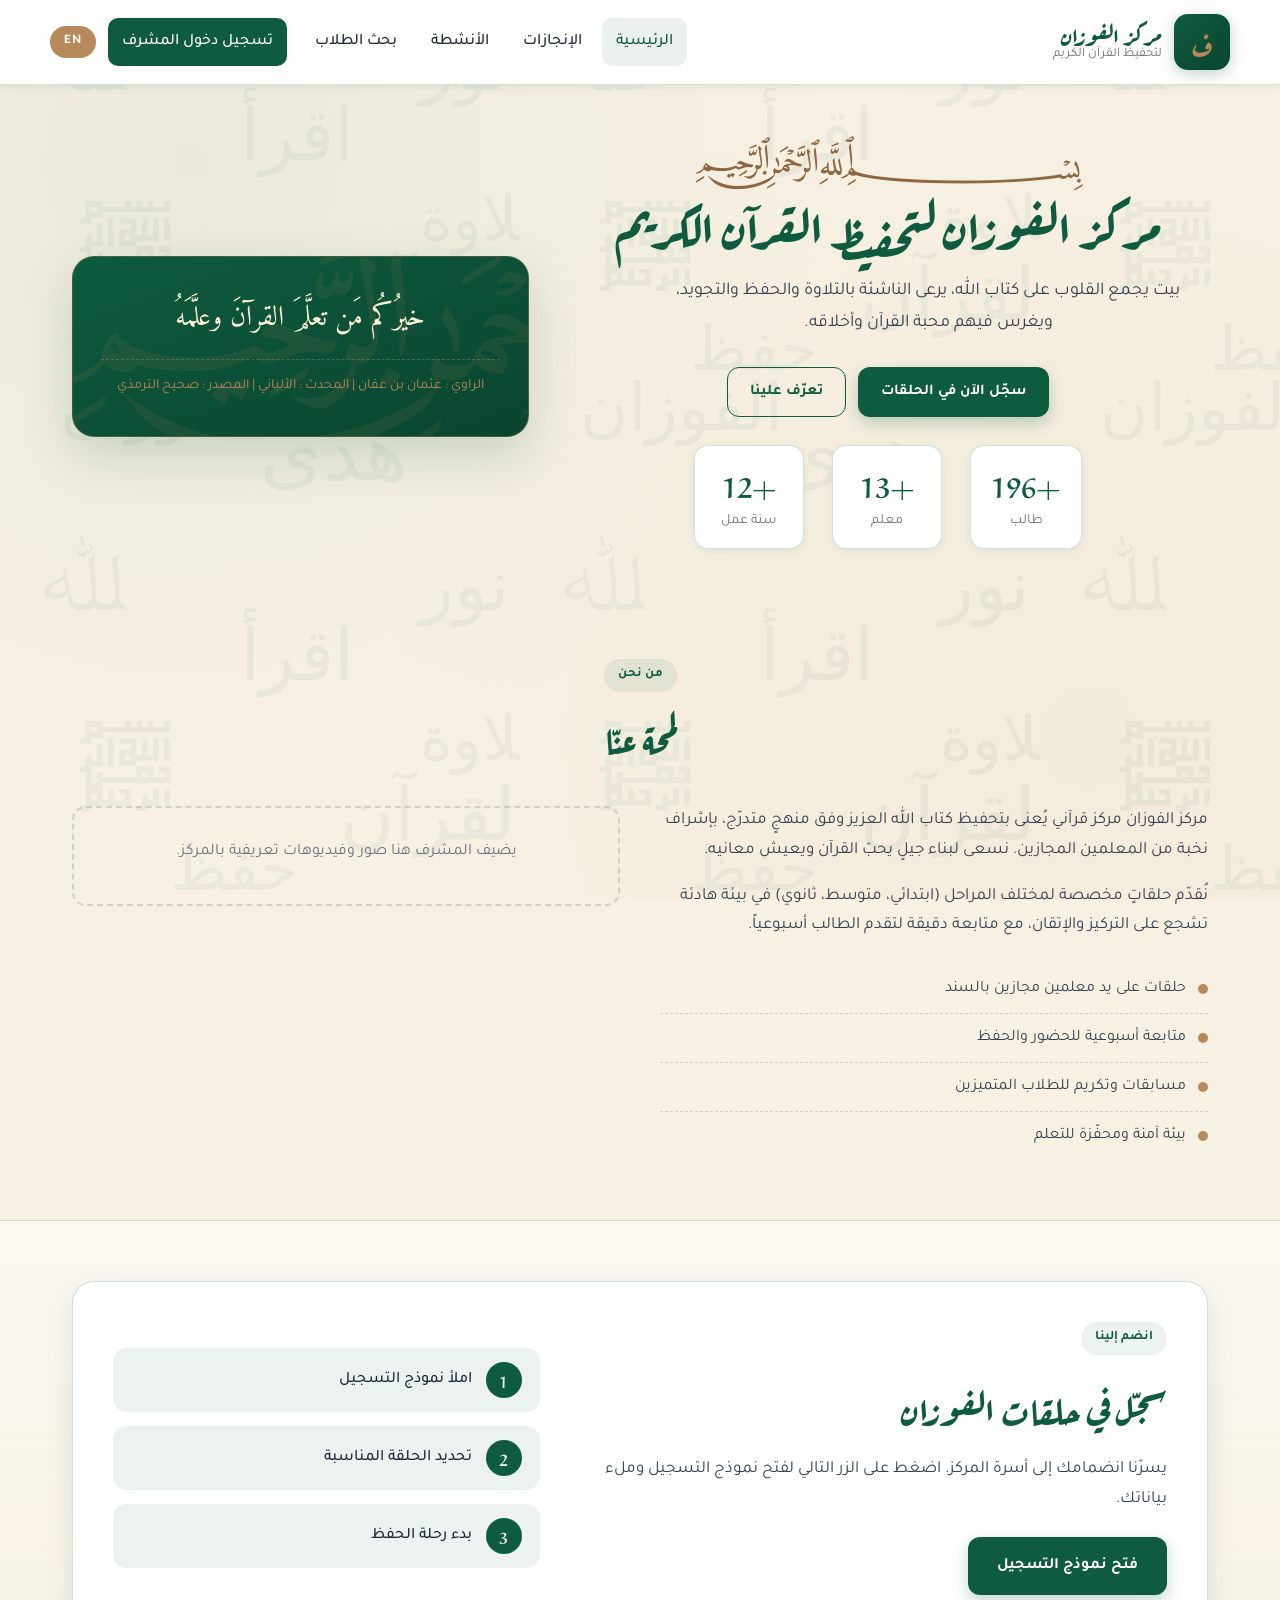
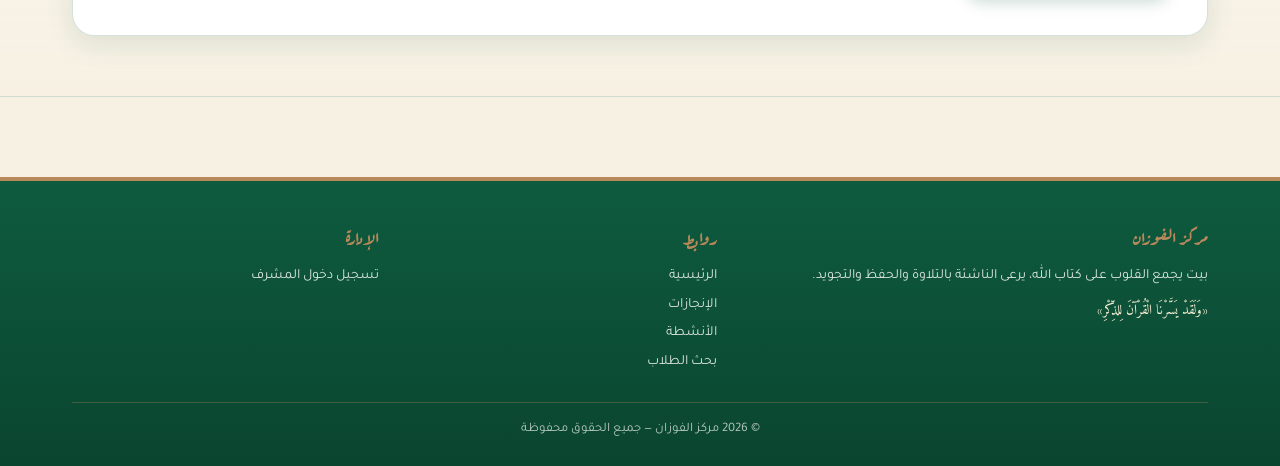
==== commit 29303863: "auto-commit for f335c786-2020-43e1-93e9-227d6ad50504" ====
--- a/static-site/index.html
+++ b/static-site/index.html
@@ -9,7 +9,7 @@
   <link rel="preconnect" href="https://fonts.googleapis.com" />
   <link rel="preconnect" href="https://fonts.gstatic.com" crossorigin />
   <link href="https://fonts.googleapis.com/css2?family=Aref+Ruqaa:wght@400;700&family=Tajawal:wght@300;400;500;700;900&family=Amiri:wght@400;700&display=swap" rel="stylesheet" />
-  <link rel="stylesheet" href="css/style.css" />
+  <link rel="stylesheet" href="css/style.css?v=4" />
 </head>
 <body>
   <div id="headerSlot"></div>
@@ -81,8 +81,8 @@
   </main>
   <div id="footerSlot"></div>
   <div id="lightbox" class="lightbox" data-testid="lightbox"><span class="lightbox-close" id="lightboxClose">×</span><div class="lightbox-inner" id="lightboxInner"></div></div>
-  <script src="js/data.js"></script>
-  <script src="js/common.js"></script>
-  <script src="js/index.js"></script>
+  <script src="js/data.js?v=4"></script>
+  <script src="js/common.js?v=4"></script>
+  <script src="js/index.js?v=4"></script>
 </body>
 </html>
--- a/static-site/css/style.css
+++ b/static-site/css/style.css
@@ -857,7 +857,27 @@
 }
 .sheikh-status-btns button:hover { background: var(--primary-soft); }
 .sheikh-status-btns button.active { background: var(--primary); color: #fff; border-color: var(--primary); }
-.sheikh-status-btns button.absent.active { background: #b91c1c; border-color: #b91c1c; }
+.sheikh-status-btns button.active.absent, .sheikh-status-btns button.absent.active { background: #b91c1c; border-color: #b91c1c; color: #fff; }
+.sheikh-status-btns button[disabled] {
+  opacity: 0.45;
+  cursor: not-allowed;
+  background: var(--bg-2);
+  color: var(--muted);
+  filter: grayscale(0.4);
+}
+.sheikh-status-btns button[disabled]:hover { background: var(--bg-2); }
+.sheikh-row.grades-locked .sheikh-grade-block { opacity: 0.55; pointer-events: none; }
+.grades-locked-msg {
+  margin-top: 4px;
+  padding: 8px 12px;
+  background: rgba(185, 28, 28, 0.08);
+  border: 1px dashed rgba(185, 28, 28, 0.35);
+  color: #b91c1c;
+  border-radius: 10px;
+  font-size: 13px;
+  font-weight: 600;
+  text-align: center;
+}
 
 /* ======= Footer ======= */
 .site-footer {
@@ -924,6 +944,69 @@
   color: var(--muted);
   background: rgba(255,255,255,0.4);
 }
+
+/* ======= Reports ======= */
+.summary-grid {
+  display: grid;
+  grid-template-columns: repeat(auto-fit, minmax(140px, 1fr));
+  gap: 12px;
+  margin-top: 12px;
+}
+.sg-item {
+  background: var(--surface);
+  border: 1px solid var(--border);
+  border-radius: var(--radius);
+  padding: 14px 16px;
+  display: flex;
+  flex-direction: column;
+  align-items: center;
+  gap: 6px;
+  box-shadow: var(--shadow-sm);
+}
+.sg-num {
+  font-family: 'Aref Ruqaa', serif;
+  font-size: 28px;
+  font-weight: 700;
+  color: var(--primary);
+  line-height: 1;
+}
+.sg-lbl { font-size: 13px; color: var(--muted); font-weight: 600; }
+.sg-item.sg-pct { background: linear-gradient(140deg, var(--primary) 0%, var(--primary-dark) 100%); border-color: var(--primary-dark); }
+.sg-item.sg-pct .sg-num { color: var(--accent); }
+.sg-item.sg-pct .sg-lbl { color: rgba(255,255,255,0.9); }
+
+.month-report-block {
+  margin-top: 28px;
+  padding: 22px;
+  background: linear-gradient(180deg, rgba(184,137,90,0.06) 0%, rgba(14,91,63,0.04) 100%);
+  border: 1px solid var(--border);
+  border-radius: var(--radius);
+}
+.month-report-block h3 {
+  font-family: 'Aref Ruqaa', serif;
+  color: var(--primary);
+  margin: 0 0 8px;
+  font-size: 20px;
+}
+
+.grade-bars { display: flex; flex-direction: column; gap: 12px; margin-top: 14px; }
+.grade-bar {
+  display: grid;
+  grid-template-columns: 80px 1fr 130px;
+  gap: 12px;
+  align-items: center;
+}
+.gb-lbl { font-weight: 700; color: var(--text); font-size: 14px; }
+.gb-track {
+  background: var(--bg-2);
+  border-radius: 999px;
+  height: 14px;
+  overflow: hidden;
+  border: 1px solid var(--border);
+}
+.gb-fill { height: 100%; transition: width 0.4s ease; min-width: 4px; }
+.gb-val { font-size: 13px; color: var(--muted); font-weight: 600; text-align: end; }
+.report-summary { margin-top: 18px; }
 
 /* ======= Toast (auto-save feedback) ======= */
 .toast-host {
@@ -958,6 +1041,9 @@
 /* ======= Mobile ======= */
 @media (max-width: 880px) {
   .container { padding: 0 14px; }
+  .grade-bar { grid-template-columns: 70px 1fr 100px; gap: 8px; }
+  .gb-lbl { font-size: 13px; }
+  .gb-val { font-size: 12px; }
   .hero-grid, .about-grid, .register-card { grid-template-columns: 1fr; gap: 24px; }
   .dash { grid-template-columns: 1fr; }
   .dash-side { position: static; flex-direction: row; flex-wrap: wrap; }
